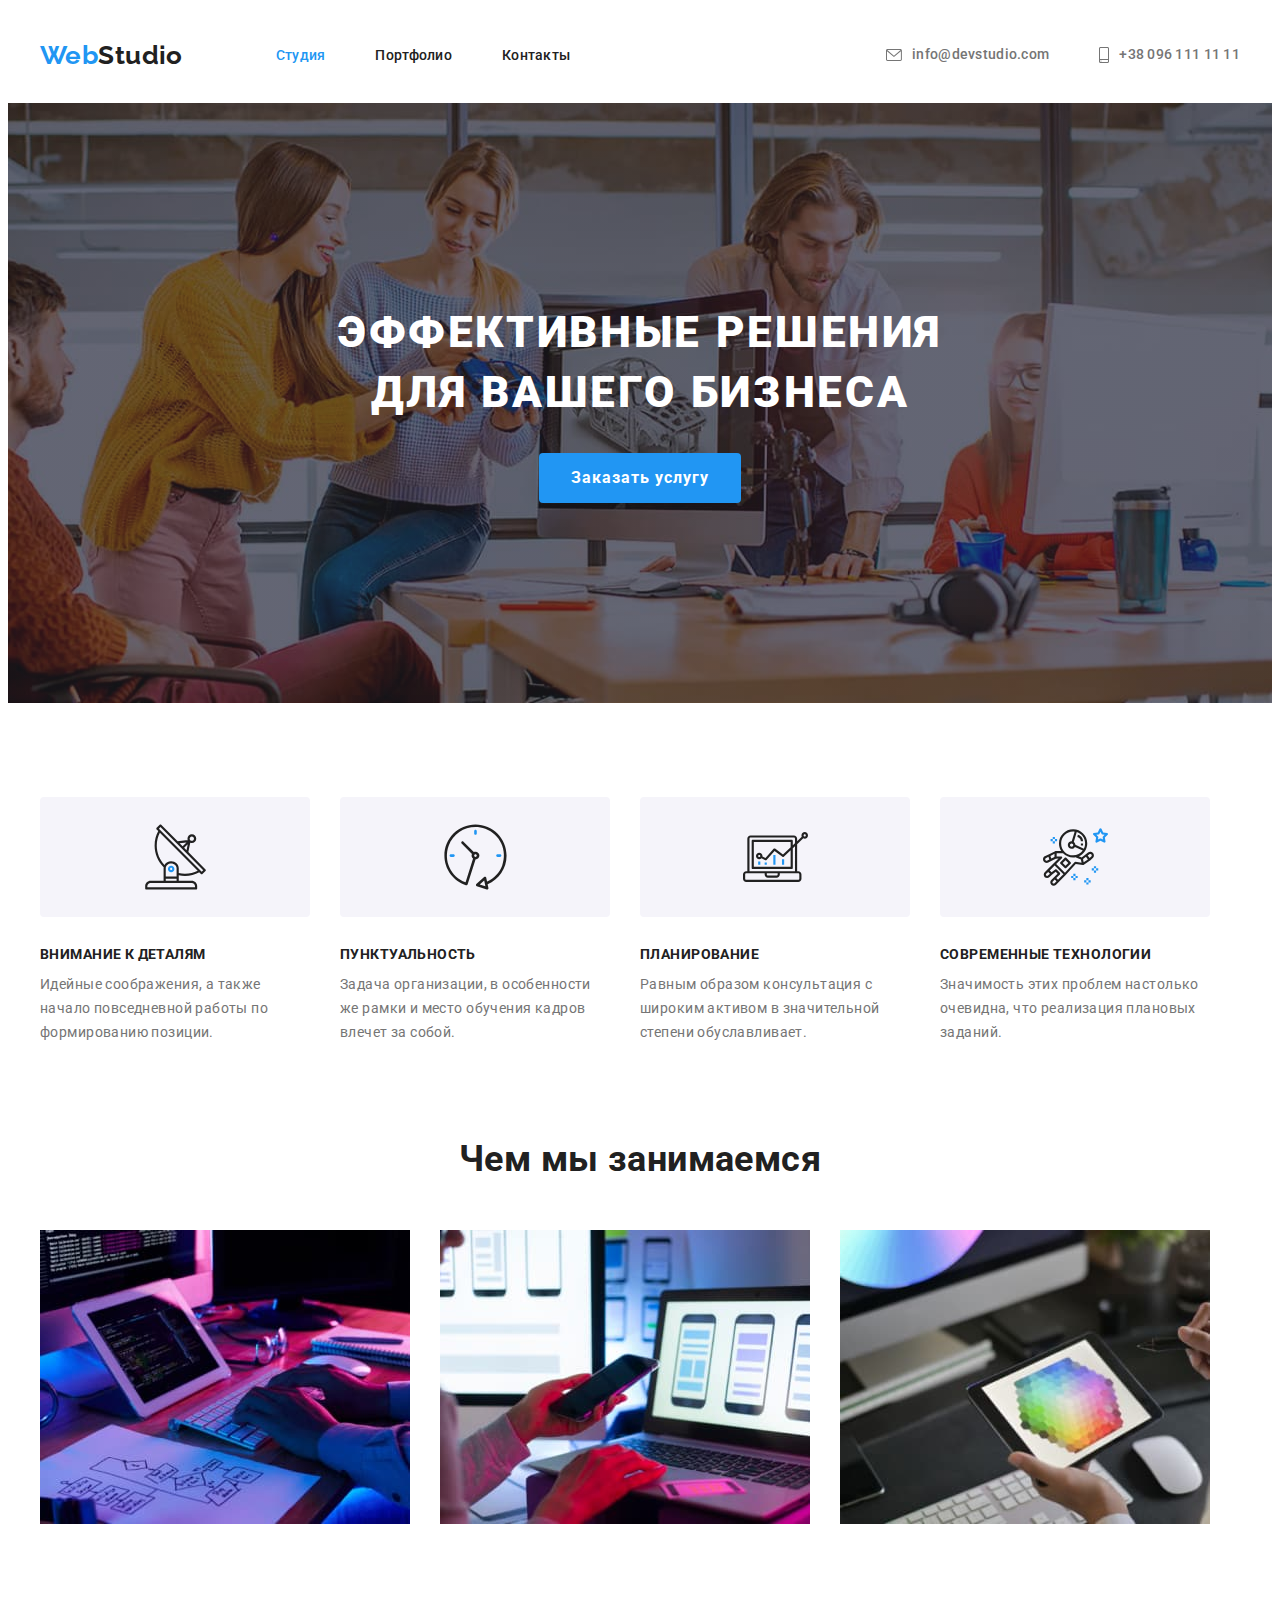
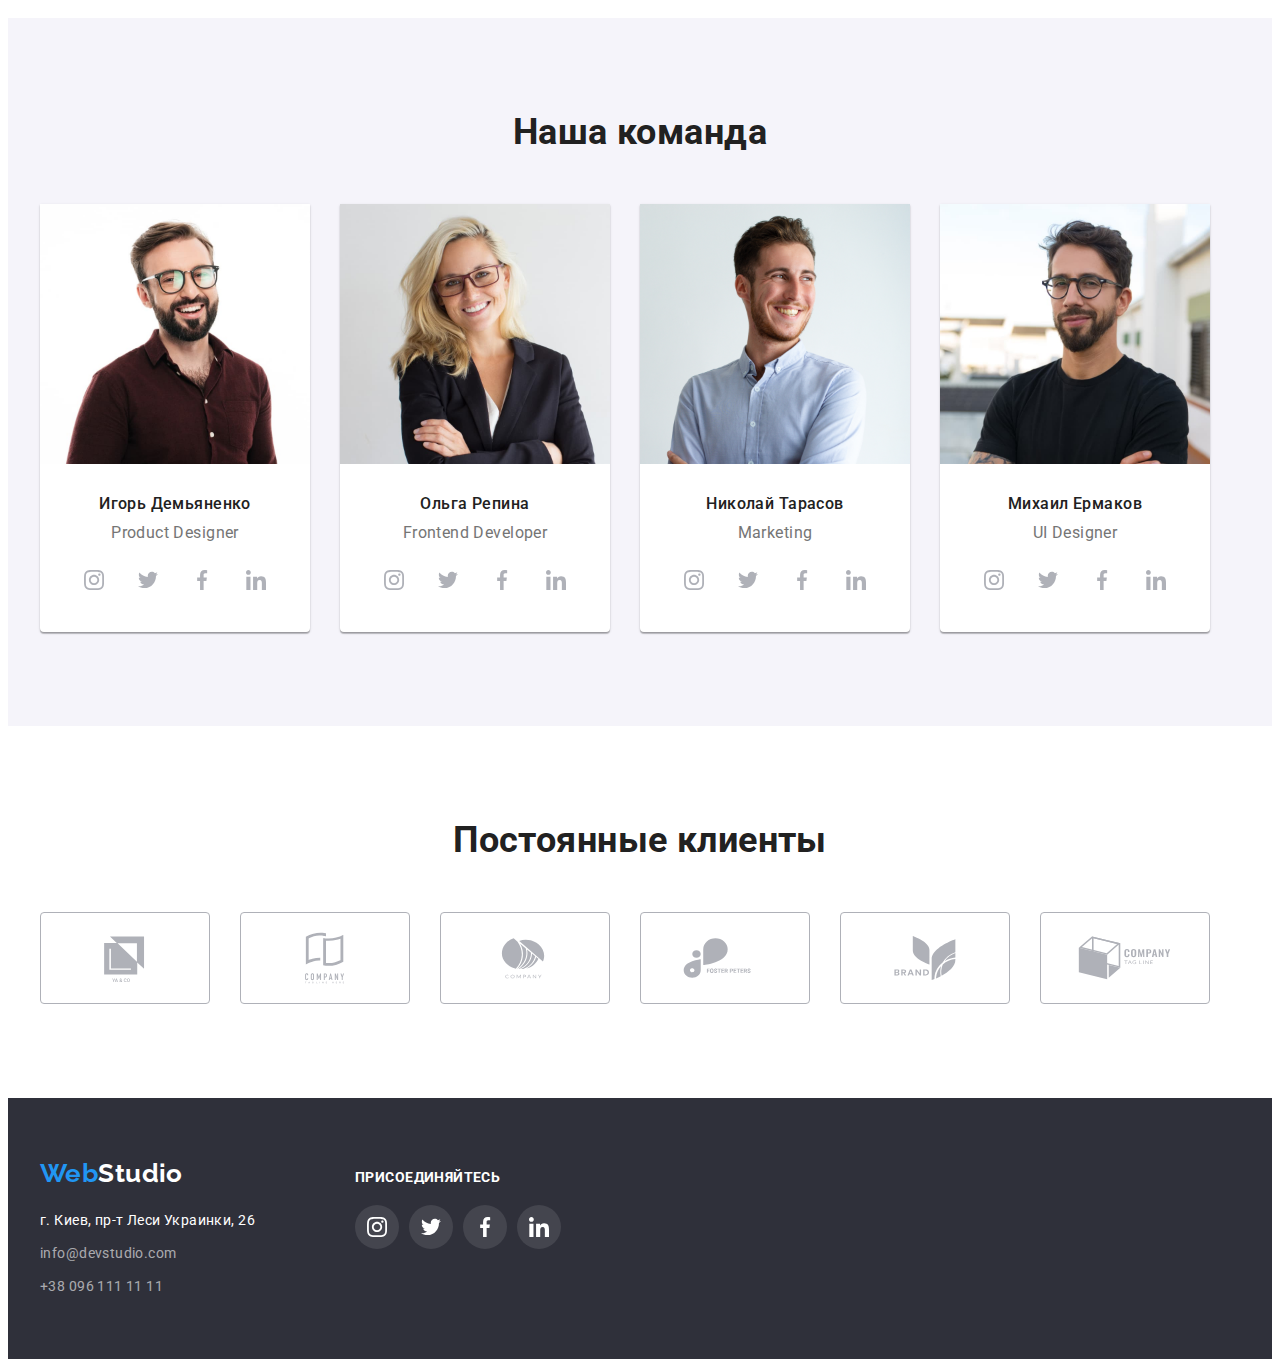
==== index.html @ fcebd72d "Initial commit" ====
<!DOCTYPE html>
<html lang="ru">
<head>
    <meta charset="UTF-8">
    <meta http-equiv="X-UA-Compatible" content="IE=edge">
    <meta name="viewport" content="width=device-width, initial-scale=1.0">
    <link rel="preconnect" href="https://fonts.googleapis.com">
    <link rel="preconnect" href="https://fonts.gstatic.com" crossorigin>
    <link href="https://fonts.googleapis.com/css2?family=Raleway:wght@700&family=Roboto:wght@400;500;700;900&display=swap"
        rel="stylesheet">
    <title>Web Studio (Version 2.1)</title>
    <link rel="stylesheet" href="https://cdnjs.cloudflare.com/ajax/libs/modern-normalize/1.1.0/modern-normalize.min.css"
        integrity="sha512-wpPYUAdjBVSE4KJnH1VR1HeZfpl1ub8YT/NKx4PuQ5NmX2tKuGu6U/JRp5y+Y8XG2tV+wKQpNHVUX03MfMFn9Q=="
        crossorigin="anonymous" referrerpolicy="no-referrer" />

    <link rel="stylesheet" href="./css/styles.css">

</head>
<body>
    <header class="header">
        <div class="container header-container">
        <a class="logo link" href="./index.html"><span class="logo-web">Web</span>Studio</a>        
        <nav class="header-list">
         <ul class="header-list list">
            <li class="header-list-links"><a class="header-item link current accent-effect " href="./index.html">Студия</a></li>
            <li class="header-list-links"><a class="header-item link accent-effect" href="./portfolio.html">Портфолио</a></li>
            <li class="header-list-links"><a class="header-item link accent-effect" href="">Контакты</a></li>
         </ul>   
        </nav>
        
        <ul class="list header-conect">
            <li class="header-conect-item">
                <a class="header-mail link accent-effect" href="mailto:info@devstudio.com">
                    <svg class="mail accent-effect" width="16" height="12">
                    <use href="./images/icons.svg#icon-mail"></use>
                    </svg> 
                    info@devstudio.com</a>
                </li>
            <li class="header-conect-item"><a class="header-tel link accent-effect" href="tel:+380961111111">
                <svg class="phone accent-effect" width="10" height="16">
                    <use href="./images/icons.svg#icon-tel"></use>
                </svg>
                +38 096 111 11 11</a>
            </li>
        </ul>  
        </div>
    </header>

    <main>
    <!--First page-->
        <section class="hero hero-bg">
            <div class="container">
            <h1 class="hero-text">
                Эффективные решения для вашего бизнеса
            </h1>
            <button class="hero-but" type="button">Заказать услугу</button>
            </div>
        </section>
    
    <!--Our advantages-->
    <section class="about-adv">
        <div class="container">
        <h2 class="visually-hidden">Our advantages</h2>
        <ul class="list about-adv-text">
            <li class="about-top-text-item">
                <div class="adv-icon-div">
                    <svg class="adv-icon" width="65" height="70">
                        <use href="./images/icons.svg#icon-antenna">

                        </use>
                    </svg>

                </div>
                <h3 class="about-top-text">Внимание к деталям</h3>
                <p class="about-bot-text">Идейные соображения, а также начало повседневной работы по формированию позиции.</p>
            </li>
            <li class="about-top-text-item">
                <div class="adv-icon-div">
                    <svg class="adv-icon" width="65" height="70">
                        <use href="./images/icons.svg#icon-clock">
                
                        </use>
                    </svg>
                
                </div>
                <h3 class="about-top-text">Пунктуальность</h3>
                <p class="about-bot-text">Задача организации, в особенности же рамки и место обучения кадров влечет за собой.</p>
            </li>
            <li class="about-top-text-item">
                <div class="adv-icon-div">
                    <svg class="adv-icon" width="65" height="70">
                        <use href="./images/icons.svg#icon-diagram">
                
                        </use>
                    </svg>
                
                </div>
                <h3 class="about-top-text">Планирование</h3>
                <p class="about-bot-text">Равным образом консультация с широким активом в значительной степени обуславливает.</p>
            </li>
            <li class="about-top-text-item">
                <div class="adv-icon-div">
                    <svg class="adv-icon" width="65" height="70">
                        <use href="./images/icons.svg#icon-astronaut">
                
                        </use>
                    </svg>
                
                </div>
                <h3 class="about-top-text">Современные технологии</h3>
                <p class="about-bot-text">Значимость этих проблем настолько очевидна, что реализация плановых заданий.</p>
            </li>
        </ul>
        </div>
        </section>
        <!--About Studio-->
        <section class="about-studio">
            <div class="container">
        <h2 class="about-studio-text">Чем мы занимаемся</h2>
        <ul class="list about-studio-list">
            <li class="about-studio-img"><img src="./images/img-typing.jpg" alt="печатает код" width="370" height="294"></li>
            <li class="about-studio-img"><img src="./images/img-optimaizing.jpg" alt="опптимизирует" width="370" height="294"></li>
            <li class="about-studio-img"><img src="./images/img-colores.jpg" alt="выбор гаммы" width="370" height="294"></li>
        </ul>
            </div>
    </section>
    <!--Our Team-->
    <section class="our-team">
        <div class="container">
        <h2 class="our-team-maine-text">Наша команда</h2>
        <ul class="list our-team-content">
            <li class="our-team-box">
                <img src="./images/igor.jpg" alt="Игорь" width="270" height="260">
                <div class="our-team-card">
                <h3 class="our-team-top-text">Игорь Демьяненко</h3>
                <p class="our-team-bot-text" lang="en">Product Designer</p>
                <ul class="team-soc-list list">
                    <li class="team-soc-item">
                        <a href="" class="team-soc-link">
                            <svg class="team-soc-icon" width="20" height="20">
                                <use href="./images/icons.svg#icon-instagram">

                                </use>
                            </svg>

                        </a>
                    </li>
                    <li class="team-soc-item">
                        <a href="" class="team-soc-link">
                            <svg class="team-soc-icon" width="20" height="20">
                                <use href="./images/icons.svg#icon-twitter">
                    
                                </use>
                            </svg>
                    
                        </a>
                    </li>
                    <li class="team-soc-item">
                        <a href="" class="team-soc-link">
                            <svg class="team-soc-icon" width="20" height="20">
                                <use href="./images/icons.svg#icon-facebook">
                    
                                </use>
                            </svg>
                    
                        </a>
                    </li>
                    <li class="team-soc-item">
                        <a href="" class="team-soc-link">
                            <svg class="team-soc-icon" width="20" height="20">
                                <use href="./images/icons.svg#icon-linkedin">
                    
                                </use>
                            </svg>
                    
                        </a>
                    </li>
                </ul>
                </div>
            </li>
            <li class="our-team-box">
                <img src="./images/olga.jpg" alt="Ольга" width="270" height="260">
                <div class="our-team-card">
                <h3 class="our-team-top-text">Ольга Репина</h3>
                <p class="our-team-bot-text" lang="en">Frontend Developer</p>
                <ul class="team-soc-list list">
                    <li class="team-soc-item">
                        <a href="" class="team-soc-link">
                            <svg class="team-soc-icon" width="20" height="20">
                                <use href="./images/icons.svg#icon-instagram">
                
                                </use>
                            </svg>
                
                        </a>
                    </li>
                    <li class="team-soc-item">
                        <a href="" class="team-soc-link">
                            <svg class="team-soc-icon" width="20" height="20">
                                <use href="./images/icons.svg#icon-twitter">
                
                                </use>
                            </svg>
                
                        </a>
                    </li>
                    <li class="team-soc-item">
                        <a href="" class="team-soc-link">
                            <svg class="team-soc-icon" width="20" height="20">
                                <use href="./images/icons.svg#icon-facebook">
                
                                </use>
                            </svg>
                
                        </a>
                    </li>
                    <li class="team-soc-item">
                        <a href="" class="team-soc-link">
                            <svg class="team-soc-icon" width="20" height="20">
                                <use href="./images/icons.svg#icon-linkedin">
                
                                </use>
                            </svg>
                
                        </a>
                    </li>
                </ul>
                </div>
            </li>
            <li class="our-team-box">
                <img src="./images/nik.jpg" alt="Николай" width="270" height="260">
                <div class="our-team-card">
                <h3 class="our-team-top-text">Николай Тарасов</h3>
                <p class="our-team-bot-text" lang="en">Marketing</p>
                <ul class="team-soc-list list">
                    <li class="team-soc-item">
                        <a href="" class="team-soc-link">
                            <svg class="team-soc-icon" width="20" height="20">
                                <use href="./images/icons.svg#icon-instagram">
                
                                </use>
                            </svg>
                
                        </a>
                    </li>
                    <li class="team-soc-item">
                        <a href="" class="team-soc-link">
                            <svg class="team-soc-icon" width="20" height="20">
                                <use href="./images/icons.svg#icon-twitter">
                
                                </use>
                            </svg>
                
                        </a>
                    </li>
                    <li class="team-soc-item">
                        <a href="" class="team-soc-link">
                            <svg class="team-soc-icon" width="20" height="20">
                                <use href="./images/icons.svg#icon-facebook">
                
                                </use>
                            </svg>
                
                        </a>
                    </li>
                    <li class="team-soc-item">
                        <a href="" class="team-soc-link">
                            <svg class="team-soc-icon" width="20" height="20">
                                <use href="./images/icons.svg#icon-linkedin">
                
                                </use>
                            </svg>
                
                        </a>
                    </li>
                </ul>
                </div>
            </li>
            <li class="our-team-box">
                <img src="./images/mihail.jpg" alt="Михаил" width="270" height="260">
                <div class="our-team-card">
                <h3 class="our-team-top-text">Михаил Ермаков</h3>
                <p class="our-team-bot-text" lang="en">UI Designer</p>
                <ul class="team-soc-list list">
                    <li class="team-soc-item">
                        <a href="" class="team-soc-link">
                            <svg class="team-soc-icon" width="20" height="20">
                                <use href="./images/icons.svg#icon-instagram">
                
                                </use>
                            </svg>
                
                        </a>
                    </li>
                    <li class="team-soc-item">
                        <a href="" class="team-soc-link">
                            <svg class="team-soc-icon" width="20" height="20">
                                <use href="./images/icons.svg#icon-twitter">
                
                                </use>
                            </svg>
                
                        </a>
                    </li>
                    <li class="team-soc-item">
                        <a href="" class="team-soc-link">
                            <svg class="team-soc-icon" width="20" height="20">
                                <use href="./images/icons.svg#icon-facebook">
                
                                </use>
                            </svg>
                
                        </a>
                    </li>
                    <li class="team-soc-item">
                        <a href="" class="team-soc-link">
                            <svg class="team-soc-icon" width="20" height="20">
                                <use href="./images/icons.svg#icon-linkedin">
                
                                </use>
                            </svg>
                
                        </a>
                    </li>
                </ul>
                </div>
            </li>
        </ul>
        </div>
    </section>
    <!--Our Clients-->
    <section class="clients">
        <div class="container">
            <h2 class="clients-maine-text">Постоянные клиенты</h2>
            <ul class="client-list list">
                <li class="client-box">
                    <a href="" class="client-small-box">
                        <svg class="client-svg" widt="106" height="60">
                            <use href="./images/icons.svg#icon-company1">

                            </use>
                        </svg>
                    </a>
                </li>
                <li class="client-box">
                    <a href="" class="client-small-box">
                        <svg class="client-svg" widt="106" height="60">
                            <use href="./images/icons.svg#icon-company2">
                
                            </use>
                        </svg>
                    </a>
                </li>
                <li class="client-box">
                    <a href="" class="client-small-box">
                        <svg class="client-svg" widt="106" height="60">
                            <use href="./images/icons.svg#icon-company3">
                
                            </use>
                        </svg>
                    </a>
                </li>
                <li class="client-box">
                    <a href="" class="client-small-box">
                        <svg class="client-svg" widt="106" height="60">
                            <use href="./images/icons.svg#icon-company4">
                
                            </use>
                        </svg>
                    </a>
                </li>
                <li class="client-box">
                    <a href="" class="client-small-box">
                        <svg class="client-svg" widt="106" height="60">
                            <use href="./images/icons.svg#icon-company5">
                
                            </use>
                        </svg>
                    </a>
                </li>
                <li class="client-box">
                    <a href="" class="client-small-box">
                        <svg class="client-svg" widt="106" height="60">
                            <use href="./images/icons.svg#icon-company6">
                
                            </use>
                        </svg>
                    </a>
                </li>
                
            </ul>

        </div>

    </section>


    </main>
    <footer class="footer">
        <div class="container footer-container">
            <div class="footer-info">
        <a class="logo-foot link" href=""><span class="logo-web">Web</span>Studio</a>
        <address>
        <ul class="list footer-conect">
            <li class="footer-conect-item"><a class="adress link accent-effect" href="https://goo.gl/maps/cz5JKj4KXC8Sq8Zu7" 
                target="_blank"
                rel="noopener nofollow noreferrer">г. Киев, пр-т Леси Украинки, 26
                </a>  
            </li> 
            <li class="footer-conect-item"><a class="footer-mail link accent-effect" href="mailto:info@devstudio.com">info@devstudio.com</a></li>
            <li class="footer-conect-item"><a class="footer-tel link accent-effect" href="tel:+380961111111">+38 096 111 11 11</a></li>
        </ul>
        </address>
        </div>
        <div class="container footer-social-media">
            <h4 class="footer-soc-text">
                Присоединяйтесь</h4>
            <ul class="footer-soc-list list">
                <li class="footer-soc-item link">
                    <a href="" class="footer-soc-link">
                        <svg class="footer-soc-icon" widt="20" height="20">
                            <use href="./images/icons.svg#icon-instagram">

                            </use>
                        </svg>
                    </a>
                </li>
                <li class="footer-soc-item link">
                    <a href="" class="footer-soc-link">
                        <svg class="footer-soc-icon" widt="20" height="20">
                            <use href="./images/icons.svg#icon-twitter">
                        
                            </use>
                        </svg>
                    </a>

                </li>
                <li class="footer-soc-item link">
                    <a href="" class="footer-soc-link">
                        <svg class="footer-soc-icon" widt="20" height="20">
                            <use href="./images/icons.svg#icon-facebook">
                        
                            </use>
                        </svg>
                    </a>
                </li>
                <li class="footer-soc-item link">
                    <a href="" class="footer-soc-link">
                        <svg class="footer-soc-icon" widt="20" height="20">
                            <use href="./images/icons.svg#icon-linkedin">
                        
                            </use>
                        </svg>

                    </a>
                </li>
            </ul>

        </div>
        </div>
    </footer>
    
</body>
</html>
---- css/styles.css ----
:root {
    --accent-color: #2196F3;
    --second-acent-color: #ffffff;
    --but-alt-color: #188CE8;
    --maine-text-color:#757575;
    --big-text-color: #212121;
    --footer-background: #2F303A;
    --footer-mail-tel-color: rgba(255, 255, 255, 0.6);
    --portfolio-but-color: #F5F4FA;
    --porfolio-card-color: #EEEEEE;
    --link-mail-color: #757575;
    --company-color: #AFB1B8;
    --section-padding: 94px;
    --tipical-margin: 30px;
}

p,
h1,
h2,
h3,
h4,
h5,
h6 {
    margin: 0;
}

ul,
ol {
    margin: 0;
    padding-left: 0;
}

img {
    display: block;
    max-width: 100%;
    height: auto;
}

address {
    font-style: normal;
}

button {
    cursor: pointer;
}

body {
    font-family: "Roboto", sans-serif;
    color: #757575;
    background-color: #FFFFFF;
    font-size: 14px;
    letter-spacing: 0.03em;
}

.section {
    padding-top: 94px;
    padding-bottom: 94px;
}

.container {
    width: 1200px;
    margin: 0 auto;
    padding-left: 15px;
    padding-right: 15px;
    
}

.list {
    list-style: none;
    padding-left: 0;
    margin: 0;
}

.link {
    text-decoration: none;
}

.mail {
    fill: var(--link-mail-color);
    margin-right: 10px;
}

.phone {
    margin-right: 10px;
    fill: var(--link-mail-color)
}

.accent-effect:hover,
.accent-effect:focus {
    color: var(--accent-color);
    fill: var(--accent-color);
}


.visually-hidden {
    position: absolute;
    white-space: nowrap;
    width: 1px;
    height: 1px;
    overflow: hidden;
    border: 0;
    padding: 0;
    clip: rect(0 0 0 0);
    clip-path: inset(50%);
    margin: -1px;
}



/* --------------------------HEADER-------------------------- */

.header-container {
    display: flex;
    align-items: center;
}

.header {
    padding-top: 24px;
    padding-bottom: 25px;
        
} 

.logo {
    font-family: 'Raleway';
    font-weight: 700;
    font-size: 26px;
    line-height: 1.19;
    color: var(--big-text-color);
}

.logo{
    margin-right: 93px;
}

.logo-web {
    color: var(--accent-color);
}

.header-list {
    display: flex;
    align-items: center;
    }

.header-list-links {
    text-align: center;
    margin-right: 50px;
    }

.header-list-links:last-child {
    margin-right: 0px; 
    
}
.header-item {
    padding: 15px 0px 15px 0px;
}

.header-item {
    font-weight: 500;
    line-height: 1.14;
    letter-spacing: 0.02em;
    color: var(--big-text-color);
}

.current {
    color: var(--accent-color);
}

.header-mail, 
.header-tel {
    font-weight: 500;
    line-height: 1.14;
    letter-spacing: 0.02em;
    color: var(--link-mail-color);
}


.header-conect {
    display: flex;
    align-items: center;
    margin-left: auto;
}

.header-conect-item {
    margin-right: 50px;
}

.header-conect-item:last-child {
    margin-right: 0px;
}

.header-mail, .header-tel {
    padding: 15px 0px 15px 0px;
    display: flex;
    align-items: center;
}





/* --------------------------Hero-------------------------- */
.hero {
    background-color: #2F303A;
    text-align: center;
    padding-top: 200px;
    padding-bottom: 200px;
    
    }

.hero-bg{
    background-color: black;
        background-image: linear-gradient(
        rgba(47, 48, 58, 0.4),
        rgba(47, 48, 58, 0.4)),
        url(../images/hero-bg.jpg);
        background-repeat: no-repeat;
        background-position: center;
        block-size: cover;
        max-width: 1600px;
        margin: 0 auto;
}

.hero-text {
font-weight: 900;
font-size: 44px;
line-height: 1.36;
text-align: center;
letter-spacing: 0.06em;
text-transform: uppercase;
color: var(--second-acent-color); 
}

.hero-text {
    max-width: 696px;
    margin-left: auto;
    margin-right: auto;
    margin-bottom: var(--tipical-margin);    
}

.hero-but {
    font-family: "Roboto";
    font-weight: 700;
    font-size: 16px;
    line-height: 1.88;
    display: flex;
    align-items: center;
    text-align: center;
    letter-spacing: 0.06em;
    border: none;
    border-radius: 4px;
    cursor: pointer;
    color: var(--second-acent-color);
    background-color: var(--accent-color);
    display: block;
    margin-right: auto;
    margin-left: auto;
    padding: 10px 32px;
}

.hero-but:hover {
background-color: var(--but-alt-color);
} 

/* --------------------------Our advantages-------------------------- */

.about-adv {
    padding-top: var(--section-padding);
    padding-bottom: var(--section-padding);
}

.about-adv-text {
    display: flex;

}

.about-top-text-item {
margin-right: var(--tipical-margin);
}

.about-top-text-item:last-child {
    margin-right: 0px;
}
    

.adv-icon-div {
    background: var(--portfolio-but-color);
    border-radius: 4px;
    margin-bottom: var(--tipical-margin);
    min-width: 270px;
    min-height: 120px;
    display: flex;
    align-items: center;
    justify-content: center;
}



.about-top-text {
        font-weight: 700;
        font-size: 14px;
        line-height: 1.14;
        text-transform: uppercase;
        color: var(--big-text-color);
        
}

.about-top-text {
    margin-top: 0;
    margin-bottom: 10px;
    max-width: 270px;
}

.about-bot-text {
        font-weight: 400;
        line-height:1.71;
        max-width: 270px
}


/* --------------------------About Studio-------------------------- */

.about-studio {
    padding-bottom: var(--section-padding);
}


.about-studio-text {
    font-weight: 700;
    font-size: 36px;
    line-height:1.16;
    text-align: center;
    color: var(--big-text-color);
}

.about-studio-text {
    margin-bottom: 50px;
}

.about-studio-list {
    display: flex;
}

.about-studio-img {
    margin-right: var(--tipical-margin);}

.about-studio-img:last-child {
    margin-right: 0px;
}

/* --------------------------Our team-------------------------- */

.our-team {
    background-color: var(--portfolio-but-color);
}

.our-team-content {
    display: flex;
}

.our-team-box {
background: #FFFFFF;
box-shadow: 0px 1px 3px rgba(0, 0, 0, 0.12),
0px 1px 1px rgba(0, 0, 0, 0.14),
0px 2px 1px rgba(0, 0, 0, 0.2);
border-radius: 0px 0px 4px 4px; 
}


.our-team-box {
    margin-right: var(--tipical-margin);
}

.our-team-box:last-child {
    margin-right: 0px;
}

.our-team-maine-text {
    margin-right: auto;
    margin-left: auto;
    margin-bottom: 50px;
    text-align: center;
}

.our-team-card {
    text-align: center;
    padding-top: 30px;
    padding-bottom: 30px;

}

.our-team {
    padding: var(--section-padding) 0px var(--section-padding) 0px;
    
}

.our-team-maine-text {
        font-weight: 700;
        font-size: 36px;
        line-height: 1.16;
        color: var(--big-text-color);
}

.our-team-top-text {
    font-weight: 500;
    font-size: 16px;
    line-height: 1.19;
    color: var(--big-text-color);
}

.our-team-top-text {
    margin-top: 0;
    margin-bottom: 10px;}


.our-team-bot-text {
        font-weight: 400;
        font-size: 16px;
        line-height: 1.19;
        margin-bottom: 16px;
        
}

.team-soc-list {
    margin-left: 32px;
    display: flex;
    align-items: center;
}

.team-soc-item {
    width: 44px;
    height: 44px;
    margin-right: 10px;
}

.team-soc-item:last-child {
    margin-right: 0;
}

.team-soc-link {
    width: 100%;
    height: 100%;
    background-color: var(--second-acent-color);
    border-radius: 50%;
    display: flex;
    align-items: center;
    justify-content: center;
    fill:var(--company-color);
}

.team-soc-link:hover,
.team-soc-link:focus {
    background-color: var(--accent-color);
    fill: var(--second-acent-color);
}


/* --------------------------Our Clients-------------------------- */

.clients {
    padding: var(--section-padding) 0px var(--section-padding) 0px;
}

.clients-maine-text {
    font-weight: 700;
    font-size: 36px;
    line-height: 1.16;
    text-align: center;
    color: var(--big-text-color);
    margin-bottom: 50px;
}

.client-list {
    display: flex;

}

.client-box {
    box-sizing: border-box;
    width: 170px;
    height: 92px;
    border: 1px solid #AFB1B8;
    border-radius: 4px;
    margin-right: var(--tipical-margin);
}
.client-box:last-child {
    margin-right: 0px;
}



.client-small-box {
    display: flex;
    align-items: center;
    justify-content: center;
    padding: 16px 32px;
    fill: var(--company-color);
}

.client-box:hover, 
.client-box:focus {
    border-color: var(--accent-color);
}
.client-small-box:hover,
.client-small-box:focus {
    fill: var(--accent-color);
}


/* --------------------------Footer-------------------------- */

.footer-container {
    display: flex;
    align-items: baseline;
}

.footer-info {
    display: inline-block;
    margin-right: 70px;
    min-width: 230px;
}

.footer {
    padding-top: 60px;
    padding-bottom: 60px;
    background-color: var(--footer-background);
}
.logo-foot {
        font-family: 'Raleway';
        font-weight: 700;
        font-size: 26px;
        line-height: 1.19;
        color: var(--second-acent-color);
}

.logo-foot {
    display: block;
    margin-bottom: 20px;
}

.footer-conect-item {
    display: table;
    margin-bottom: 9px;
}

.footer-conect-item:last-child {
    margin-bottom: 0px;
}

.adress {
        font-weight: 400;
        line-height: 1.71;
        color: var(--second-acent-color);
}

.footer-mail {
        font-style: normal;
        font-weight: 400;
        line-height: 1.71;
        color: var(--footer-mail-tel-color)
    }

.footer-tel {
        font-style: normal;
        font-weight: 400;
        line-height: 1.71;
        color: var(--footer-mail-tel-color)
    }

.footer-social-media {
    display: inline-block;
}

.footer-soc-text {
    font-weight: 700;
    line-height: 16px;
    text-transform: uppercase;
    color: var(--second-acent-color);
    margin-bottom: 20px;
}

.footer-soc-list {
    display: flex;
    align-items: center;
}

.footer-soc-item {
    
    width: 44px;
    height: 44px;
    
    margin-right: 10px;
}

.footer-soc-item:last-child {
    margin-right: 0px;
}

.footer-soc-link {
    width: 100%;
        height: 100%;
        background: rgba(255, 255, 255, 0.1);
        border-radius: 50%;
        display: flex;
        align-items: center;
        justify-content: center;
        
}

.footer-soc-link:hover,
.footer-soc-link:focus {
    background-color: var(--accent-color);
}

.footer-soc-icon {
fill: #ffffff;
}

/* --------------------------Header Portfolio-------------------------- */
.headre-portfolio {
    border-bottom: 1px solid black;
}
/* --------------------------Portfolio-------------------------- */

.container-our-worck {
    padding-top: var(--section-padding);
}

.portfolio-but {
        font-family: 'Roboto';
        font-weight: 500;
        font-size: 16px;
        line-height: 1.62;
        text-align: center;
        letter-spacing: 0.03em;
        border: none;
        border-radius: 4px;
        color: var(--big-text-color);
        background-color: var(--portfolio-but-color);
        padding: 6px 22px;
        margin-right: 8px;
}

.portfolio-last-but {
    margin-right: 0px;
}

.portfolio-but:hover,
.portfolio-but:focus {
    background-color: var(--accent-color);
    color: var(--second-acent-color);
}

.gallary-buttons {
    display: flex;
    justify-content: center;
    margin-bottom: 50px;
}


.portfolio-maine-top-text {
        font-weight: 700;
        font-size: 18px;
        line-height: 2;
        letter-spacing: 0.06em;
        color: var(--big-text-color);
        margin-bottom: 4px;
}

.portfolio-maine-bot-text {
        font-weight: 400;
        font-size: 16px;
        line-height: 1.88;        
}

.gallary-container {
    display: flex;
    flex-wrap: wrap;
    
}

.gallary-element {
    width: 370px;
    margin-right: var(--tipical-margin);
    margin-bottom: var(--tipical-margin);

}

.gallary-element:nth-child(3n) {
    margin-right: 0px;
}

.gallary-element:nth-last-child(-n+3) {
    margin-bottom: 0px;
}

.porfolio-card {
    padding: 20px 24px;
    border: 1px solid var(--porfolio-card-color);
    border-top: none;
}
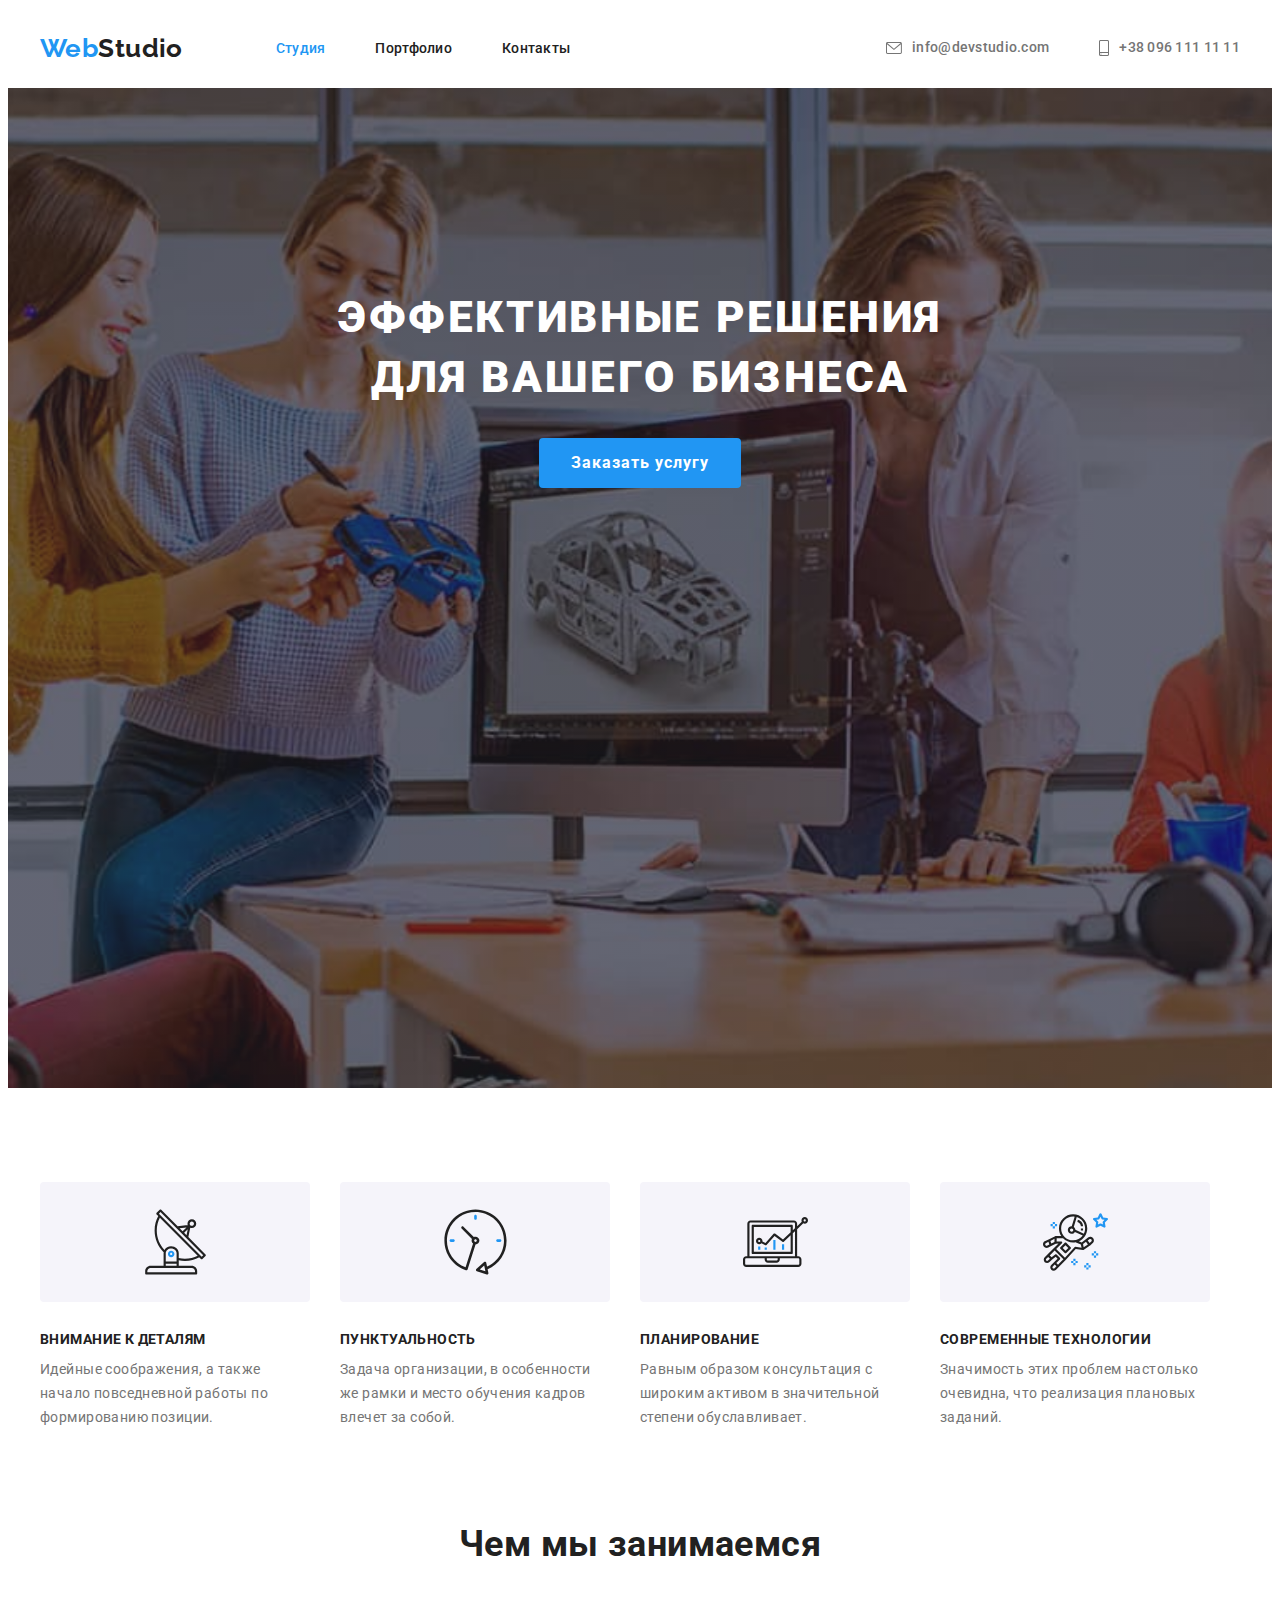
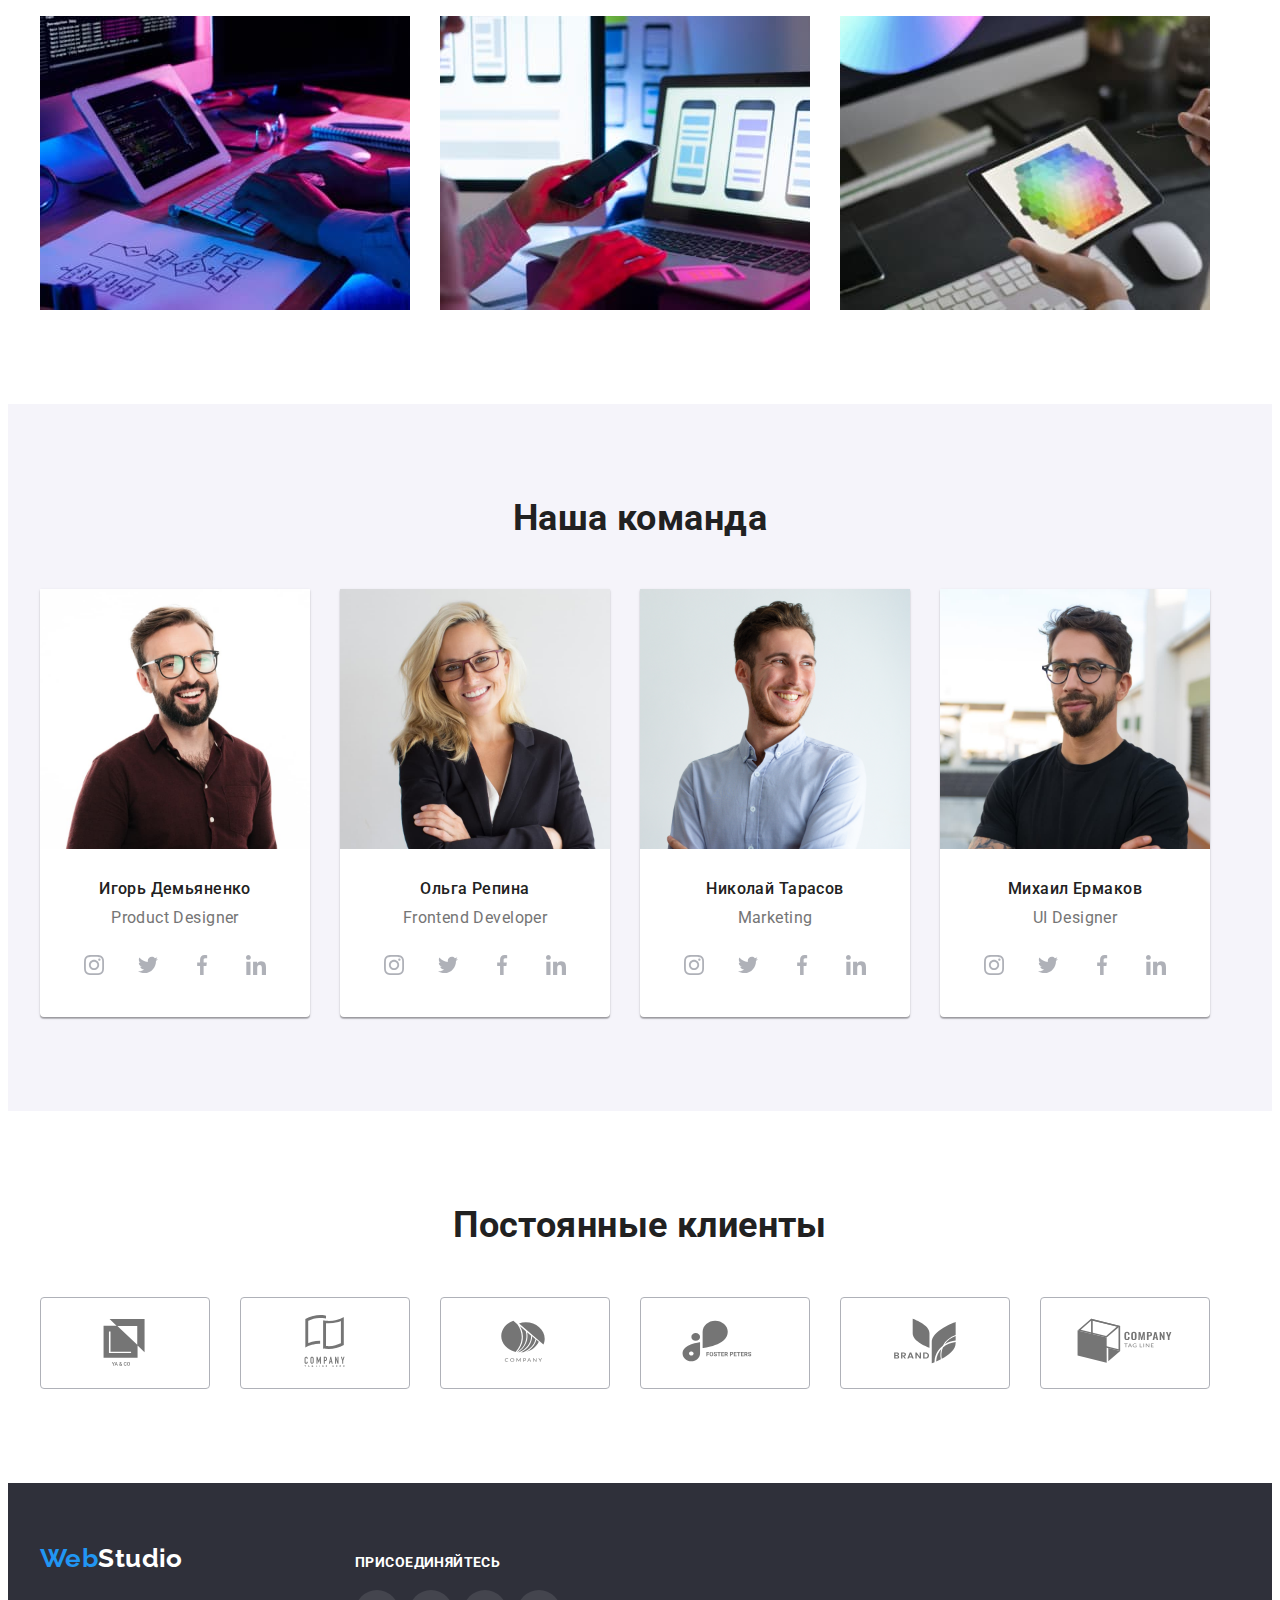
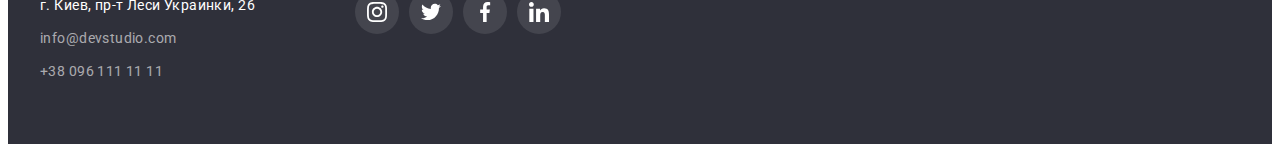
==== commit 7199dc64: "ver.2" ====
--- a/index.html
+++ b/index.html
@@ -413,8 +413,8 @@
         </address>
         </div>
         <div class="container footer-social-media">
-            <h4 class="footer-soc-text">
-                Присоединяйтесь</h4>
+            <p class="footer-soc-text">
+                Присоединяйтесь</p>
             <ul class="footer-soc-list list">
                 <li class="footer-soc-item link">
                     <a href="" class="footer-soc-link">
--- a/css/styles.css
+++ b/css/styles.css
@@ -76,13 +76,13 @@
 }
 
 .mail {
-    fill: var(--link-mail-color);
+    fill: currentColor;
     margin-right: 10px;
 }
 
 .phone {
     margin-right: 10px;
-    fill: var(--link-mail-color)
+    fill: currentColor;
 }
 
 .accent-effect:hover,
@@ -115,8 +115,8 @@
 }
 
 .header {
-    padding-top: 24px;
-    padding-bottom: 25px;
+    padding-top: 17px;
+    padding-bottom: 17px;
         
 } 
 
@@ -207,15 +207,15 @@
     
     }
 
-.hero-bg{
-    background-color: black;
+.hero-bg{    
         background-image: linear-gradient(
         rgba(47, 48, 58, 0.4),
         rgba(47, 48, 58, 0.4)),
         url(../images/hero-bg.jpg);
         background-repeat: no-repeat;
         background-position: center;
-        block-size: cover;
+        background-size:cover ;
+        height: 600px;
         max-width: 1600px;
         margin: 0 auto;
 }
@@ -420,10 +420,9 @@
         
 }
 
-.team-soc-list {
-    margin-left: 32px;
-    display: flex;
-    align-items: center;
+.team-soc-list {    
+    display: flex;    
+    justify-content: center;
 }
 
 .team-soc-item {
@@ -471,6 +470,7 @@
 
 .client-list {
     display: flex;
+    
 
 }
 
@@ -481,30 +481,30 @@
     border: 1px solid #AFB1B8;
     border-radius: 4px;
     margin-right: var(--tipical-margin);
+    display: flex;
+    align-items: center;
+    justify-content: center;
 }
 .client-box:last-child {
     margin-right: 0px;
 }
 
 
-
 .client-small-box {
-    display: flex;
-    align-items: center;
-    justify-content: center;
-    padding: 16px 32px;
-    fill: var(--company-color);
-}
-
-.client-box:hover, 
+    color: currentColor;
+}
+
+
+.client-box:hover,
 .client-box:focus {
+    color: var(--accent-color);
     border-color: var(--accent-color);
-}
-.client-small-box:hover,
-.client-small-box:focus {
-    fill: var(--accent-color);
-}
-
+
+}
+
+.client-svg {
+    fill: currentColor;
+}
 
 /* --------------------------Footer-------------------------- */
 
@@ -567,7 +567,7 @@
     }
 
 .footer-social-media {
-    display: inline-block;
+    display: block;
 }
 
 .footer-soc-text {
@@ -587,7 +587,6 @@
     
     width: 44px;
     height: 44px;
-    
     margin-right: 10px;
 }
 
@@ -617,7 +616,7 @@
 
 /* --------------------------Header Portfolio-------------------------- */
 .headre-portfolio {
-    border-bottom: 1px solid black;
+    border-bottom: 1px solid #ECECEC;
 }
 /* --------------------------Portfolio-------------------------- */
 
@@ -682,7 +681,6 @@
     width: 370px;
     margin-right: var(--tipical-margin);
     margin-bottom: var(--tipical-margin);
-
 }
 
 .gallary-element:nth-child(3n) {
@@ -691,6 +689,11 @@
 
 .gallary-element:nth-last-child(-n+3) {
     margin-bottom: 0px;
+}
+
+.gallary-element:hover,
+.gallary-element:focus {
+    box-shadow: 0px 1px 1px rgba(0, 0, 0, 0.12), 0px 4px 4px rgba(0, 0, 0, 0.06), 1px 4px 6px rgba(0, 0, 0, 0.16);
 }
 
 .porfolio-card {
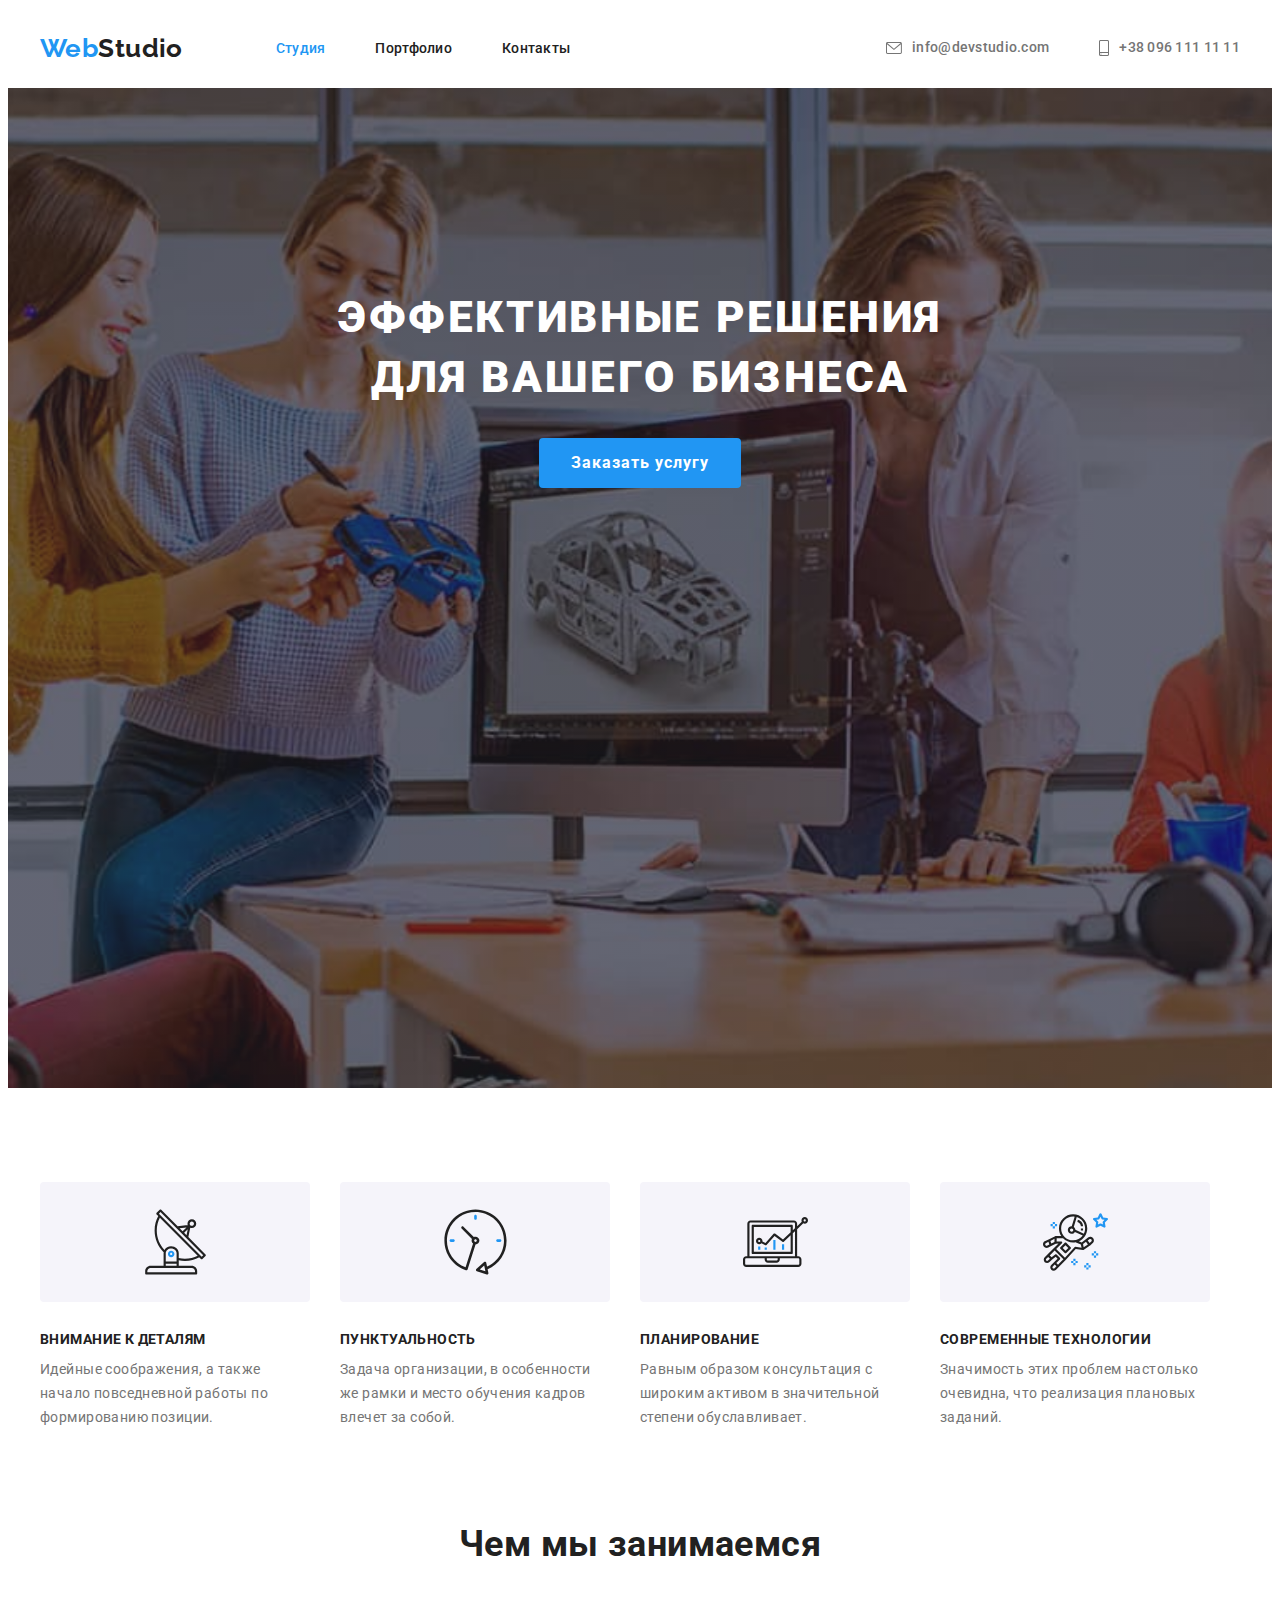
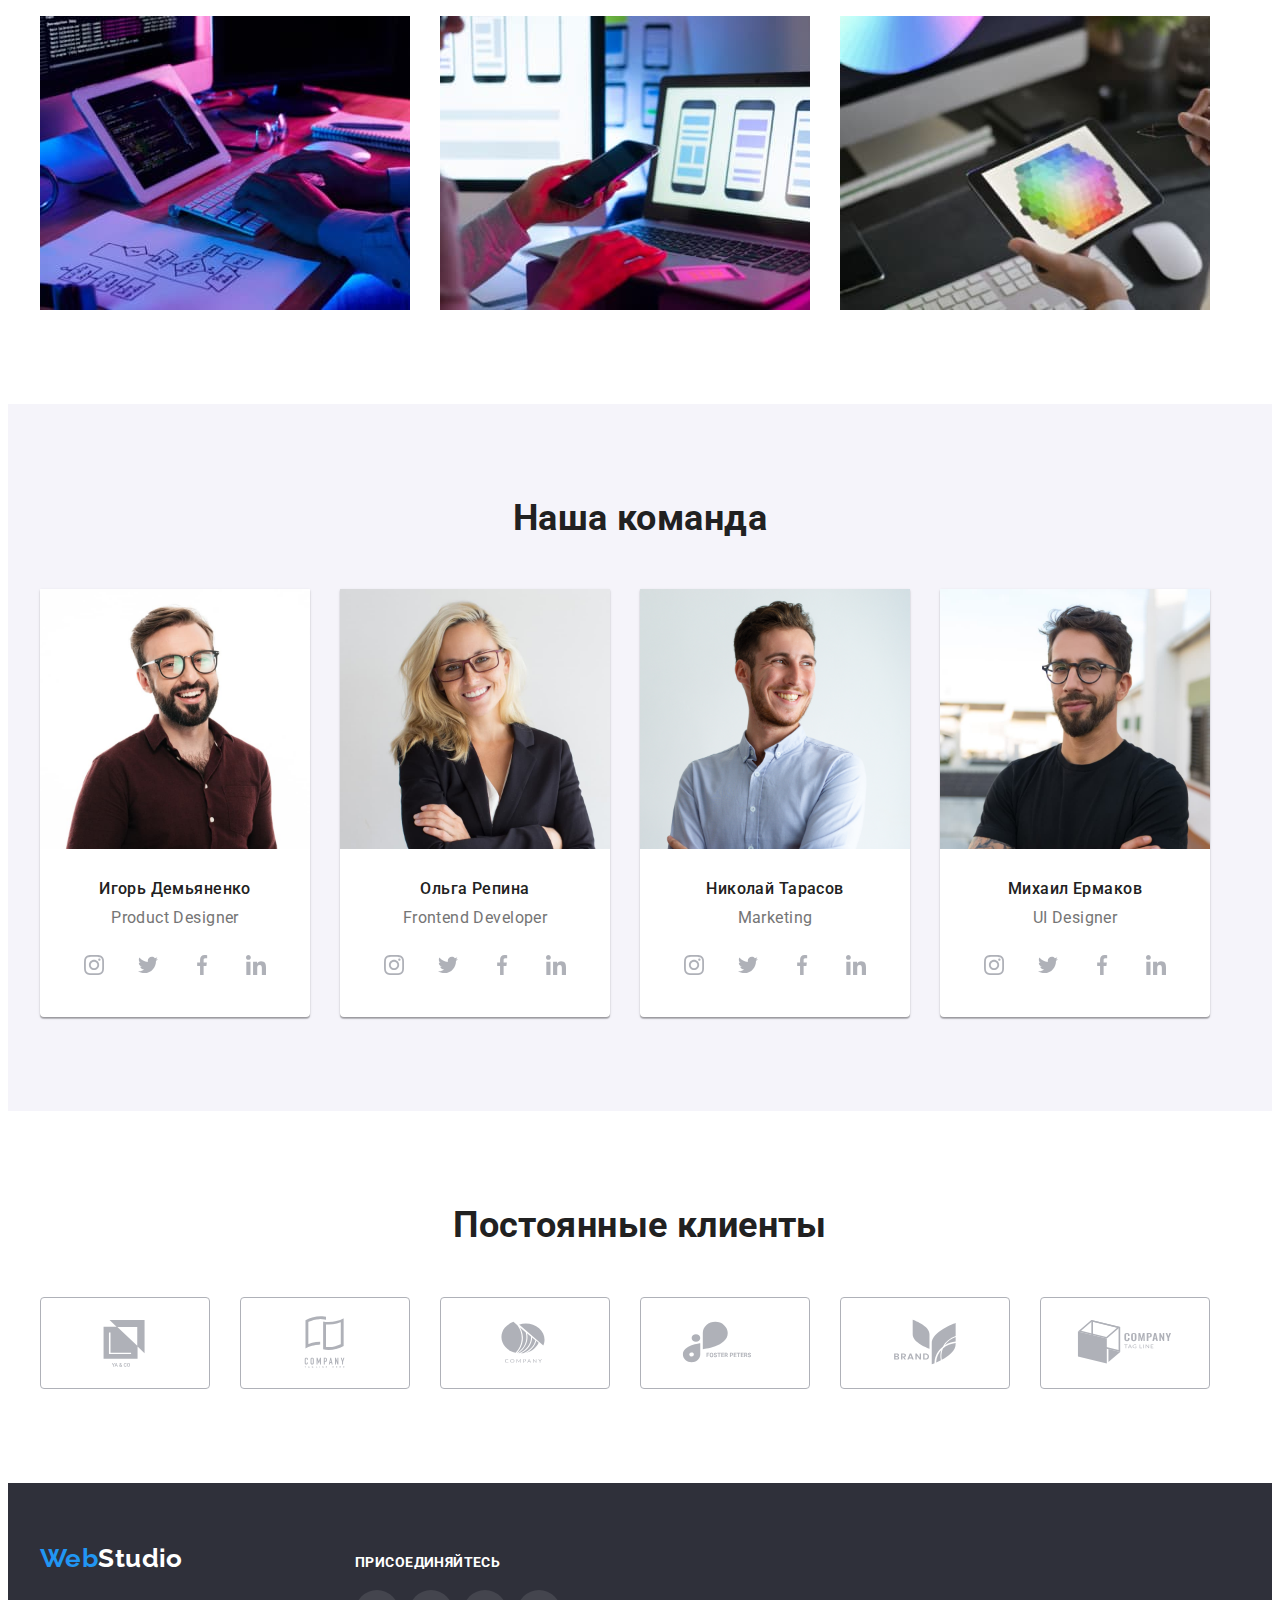
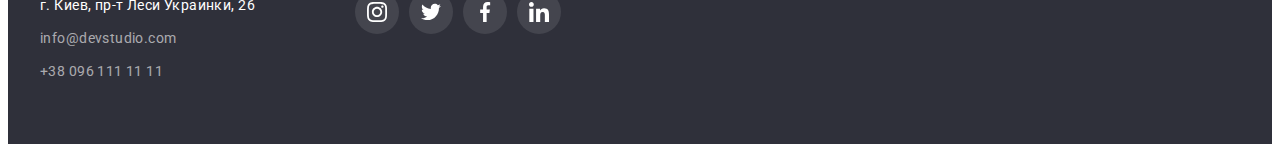
==== commit a5230fbf: "ver. 3" ====
--- a/index.html
+++ b/index.html
@@ -344,7 +344,7 @@
                 </li>
                 <li class="client-box">
                     <a href="" class="client-small-box">
-                        <svg class="client-svg" widt="106" height="60">
+                        <svg class="client-svg" width="106" height="60">
                             <use href="./images/icons.svg#icon-company2">
                 
                             </use>
@@ -353,7 +353,7 @@
                 </li>
                 <li class="client-box">
                     <a href="" class="client-small-box">
-                        <svg class="client-svg" widt="106" height="60">
+                        <svg class="client-svg" width="106" height="60">
                             <use href="./images/icons.svg#icon-company3">
                 
                             </use>
@@ -362,7 +362,7 @@
                 </li>
                 <li class="client-box">
                     <a href="" class="client-small-box">
-                        <svg class="client-svg" widt="106" height="60">
+                        <svg class="client-svg" width="106" height="60">
                             <use href="./images/icons.svg#icon-company4">
                 
                             </use>
@@ -371,7 +371,7 @@
                 </li>
                 <li class="client-box">
                     <a href="" class="client-small-box">
-                        <svg class="client-svg" widt="106" height="60">
+                        <svg class="client-svg" width="106" height="60">
                             <use href="./images/icons.svg#icon-company5">
                 
                             </use>
@@ -380,7 +380,7 @@
                 </li>
                 <li class="client-box">
                     <a href="" class="client-small-box">
-                        <svg class="client-svg" widt="106" height="60">
+                        <svg class="client-svg" width="106" height="60">
                             <use href="./images/icons.svg#icon-company6">
                 
                             </use>
--- a/css/styles.css
+++ b/css/styles.css
@@ -470,33 +470,32 @@
 
 .client-list {
     display: flex;
-    
-
 }
 
 .client-box {
+    margin-right: var(--tipical-margin);
+}
+
+.client-box:last-child {
+    margin-right: 0px;
+}
+
+
+.client-small-box {
+    color: #AFB1B8;
     box-sizing: border-box;
     width: 170px;
     height: 92px;
     border: 1px solid #AFB1B8;
     border-radius: 4px;
-    margin-right: var(--tipical-margin);
     display: flex;
     align-items: center;
     justify-content: center;
 }
-.client-box:last-child {
-    margin-right: 0px;
-}
-
-
-.client-small-box {
-    color: currentColor;
-}
-
-
-.client-box:hover,
-.client-box:focus {
+
+
+.client-small-box:hover,
+.client-small-box:focus {
     color: var(--accent-color);
     border-color: var(--accent-color);
 
@@ -620,9 +619,11 @@
 }
 /* --------------------------Portfolio-------------------------- */
 
-.container-our-worck {
+.our-worck {
     padding-top: var(--section-padding);
-}
+    padding-bottom: var(--section-padding);
+}
+
 
 .portfolio-but {
         font-family: 'Roboto';
@@ -647,6 +648,7 @@
 .portfolio-but:focus {
     background-color: var(--accent-color);
     color: var(--second-acent-color);
+    box-shadow: 0px 3px 1px rgba(0, 0, 0, 0.1), 0px 1px 2px rgba(0, 0, 0, 0.08), 0px 2px 2px rgba(0, 0, 0, 0.12);
 }
 
 .gallary-buttons {
@@ -681,6 +683,8 @@
     width: 370px;
     margin-right: var(--tipical-margin);
     margin-bottom: var(--tipical-margin);
+    display: block;
+
 }
 
 .gallary-element:nth-child(3n) {
@@ -691,10 +695,17 @@
     margin-bottom: 0px;
 }
 
-.gallary-element:hover,
-.gallary-element:focus {
+.porfolio-item {
+    display: block;
+}
+
+
+
+.porfolio-item:hover,
+.porfolio-item:focus {
     box-shadow: 0px 1px 1px rgba(0, 0, 0, 0.12), 0px 4px 4px rgba(0, 0, 0, 0.06), 1px 4px 6px rgba(0, 0, 0, 0.16);
 }
+
 
 .porfolio-card {
     padding: 20px 24px;
